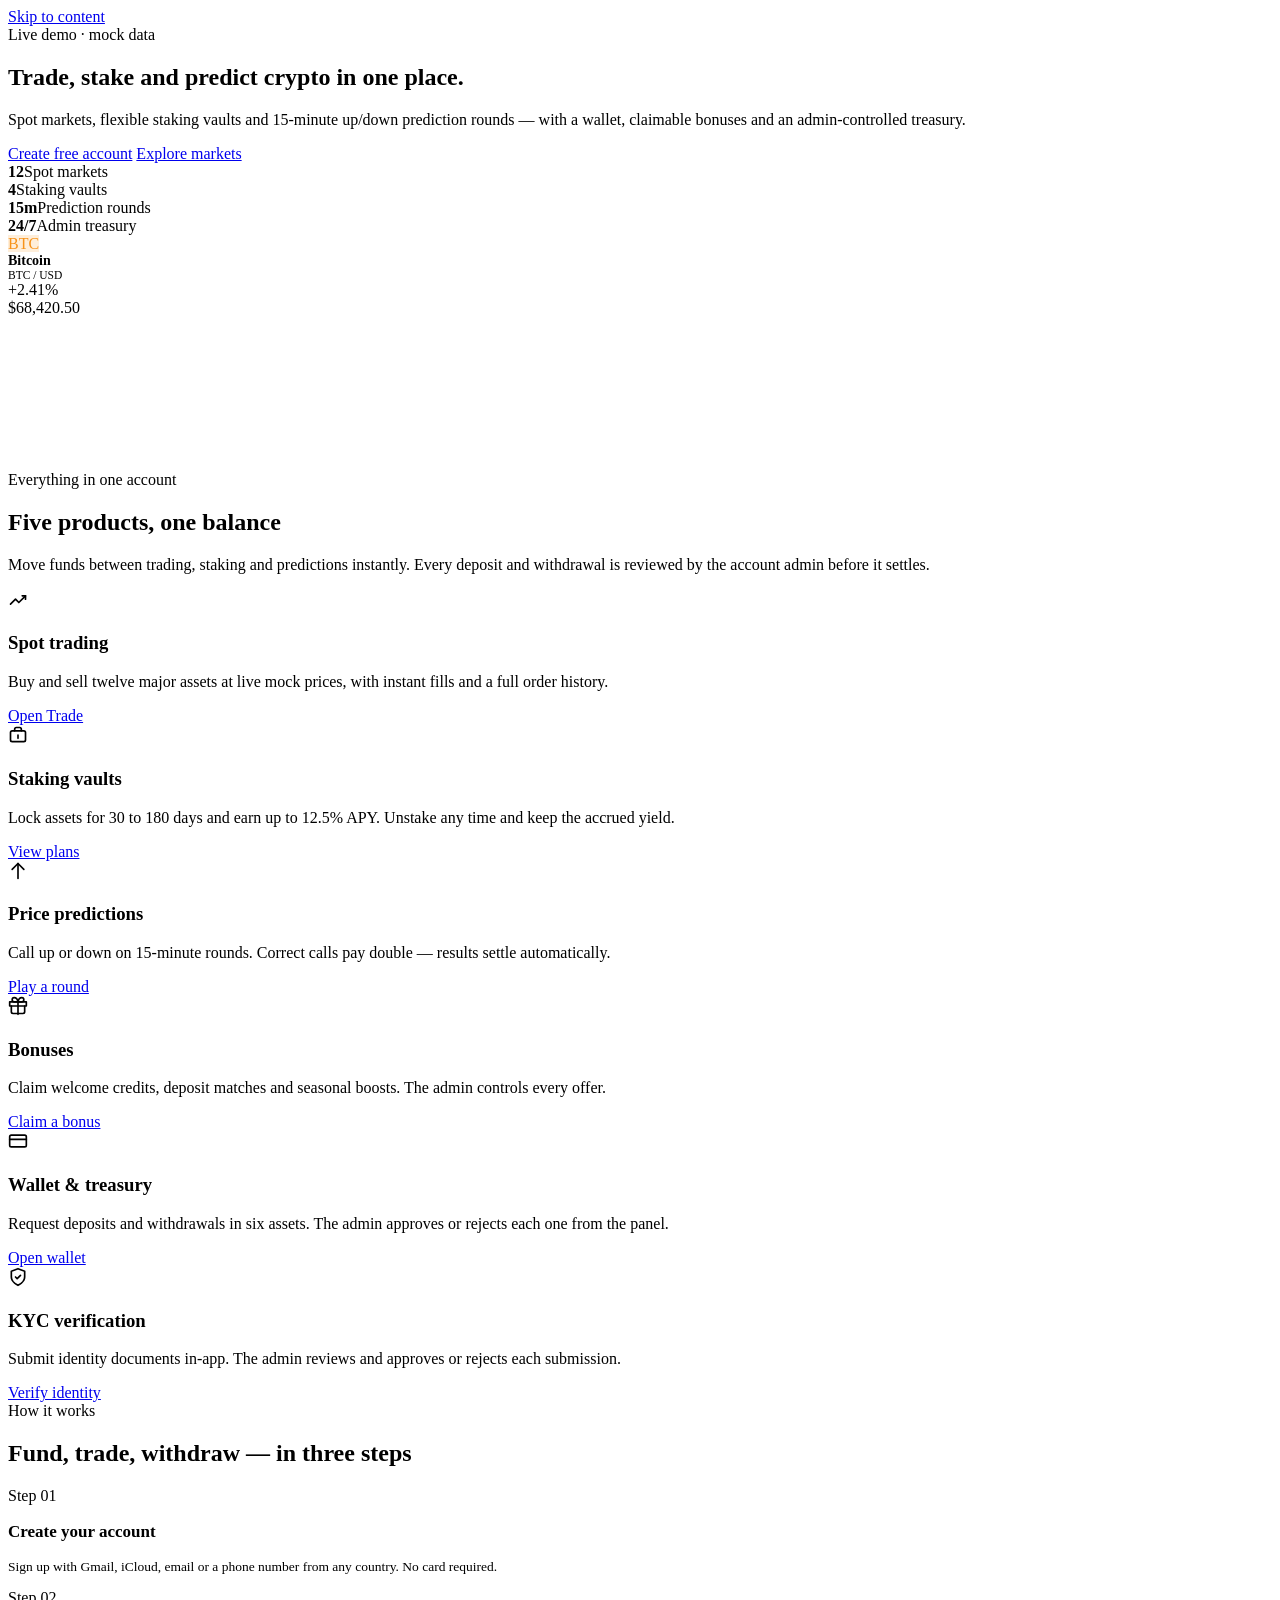
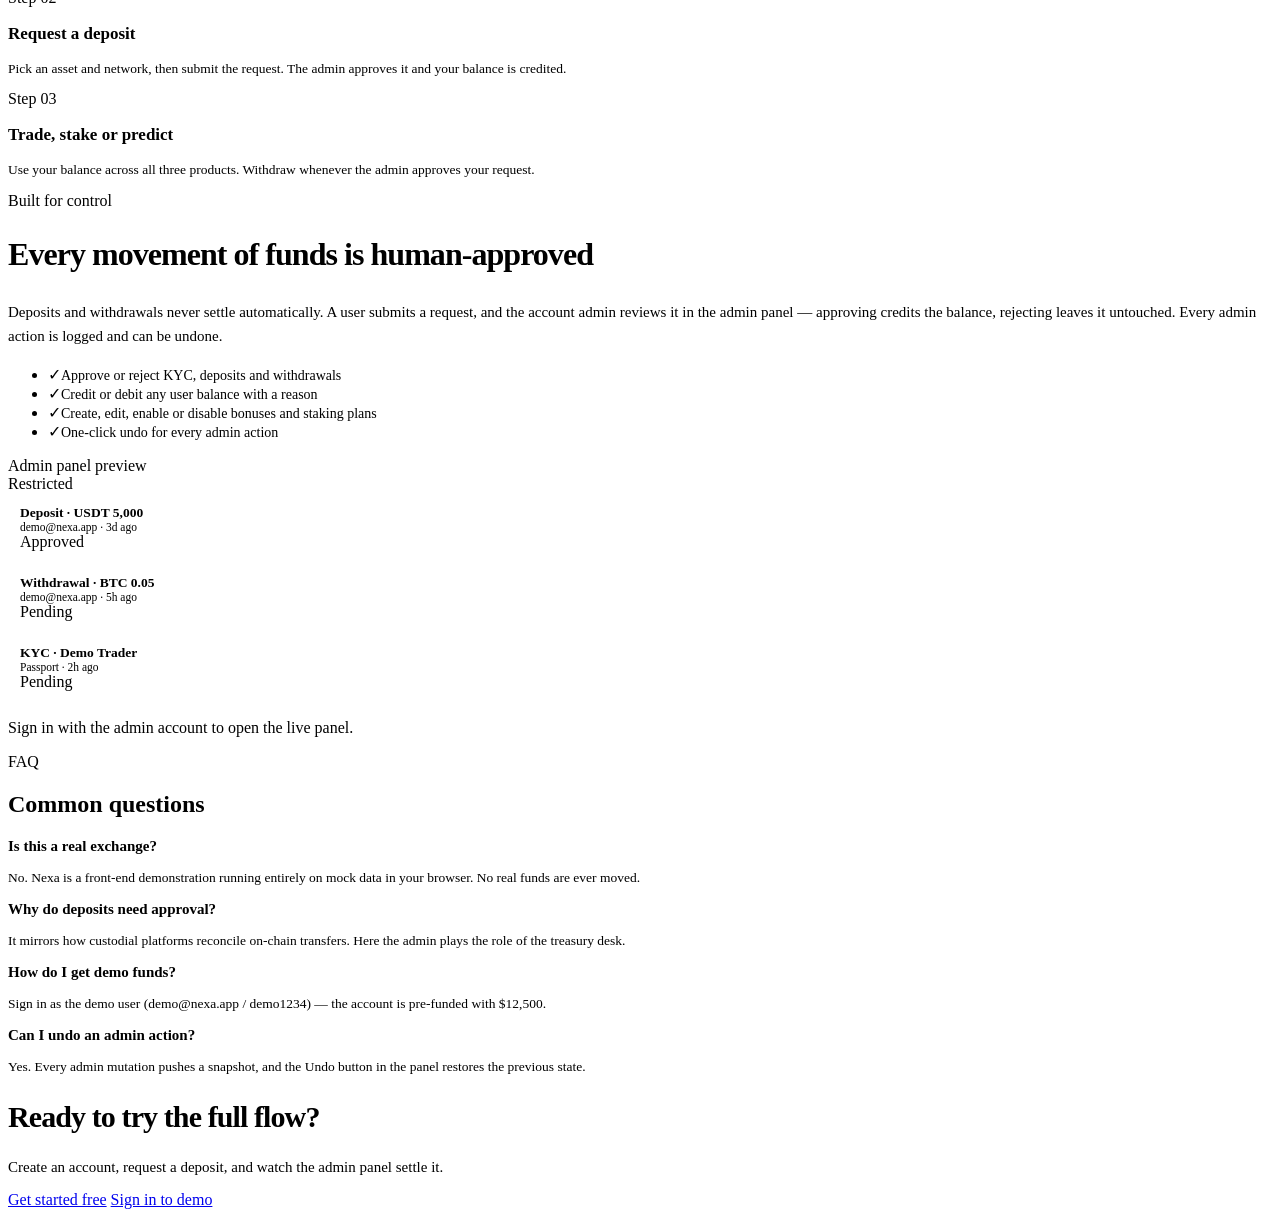
==== index.html @ 6b72ef01 "Add Nexa crypto trading, staking and prediction platform Multi-page front-end (plain HTML/CSS/JS) wi" ====
<!DOCTYPE html>
<html lang="en">
<head>
  <meta charset="UTF-8" />
  <meta name="viewport" content="width=device-width, initial-scale=1.0" />
  <title>Nexa — Trade, stake and predict crypto</title>
  <meta name="description" content="Nexa is a crypto platform for spot trading, staking and up/down price predictions — with a wallet, bonuses and admin-controlled deposits and withdrawals." />
  <link rel="stylesheet" href="assets/css/styles.css" />
</head>
<body>
  <a class="skip-link" href="#main">Skip to content</a>
  <header class="nav" id="nav"></header>

  <main id="main">
    <!-- ============================================================ HERO -->
    <section class="hero">
      <div class="container hero-inner">
        <div>
          <span class="badge badge-up badge-dot">Live demo · mock data</span>
          <h1 class="mt-2">Trade, stake and predict crypto <span class="accent">in one place.</span></h1>
          <p class="hero-lead">
            Spot markets, flexible staking vaults and 15-minute up/down prediction rounds —
            with a wallet, claimable bonuses and an admin-controlled treasury.
          </p>
          <div class="hero-cta">
            <a class="btn btn-primary btn-lg" href="auth.html#signup">Create free account</a>
            <a class="btn btn-outline btn-lg" href="trade.html">Explore markets</a>
          </div>
          <div class="hero-trust">
            <div><strong>12</strong><span>Spot markets</span></div>
            <div><strong>4</strong><span>Staking vaults</span></div>
            <div><strong>15m</strong><span>Prediction rounds</span></div>
            <div><strong>24/7</strong><span>Admin treasury</span></div>
          </div>
        </div>

        <div class="hero-visual">
          <div class="mock-card">
            <div class="mock-head">
              <div class="row">
                <span class="coin lg" style="background:rgba(247,147,26,.16);color:#f7931a">BTC</span>
                <div>
                  <div style="font-weight:650;font-size:14px">Bitcoin</div>
                  <div class="text-faint" style="font-size:11.5px">BTC / USD</div>
                </div>
              </div>
              <span class="badge badge-up" id="heroDelta">+2.41%</span>
            </div>
            <div class="mock-price" id="heroPrice">$68,420.50</div>
            <div class="mock-chart"><svg id="heroChart" style="width:100%;height:100%"></svg></div>
            <div class="mock-rows" id="heroRows"></div>
          </div>
        </div>
      </div>
    </section>

    <!-- ======================================================== FEATURES -->
    <section class="section" id="features">
      <div class="container">
        <div class="section-head">
          <div class="eyebrow">Everything in one account</div>
          <h2>Five products, one balance</h2>
          <p>Move funds between trading, staking and predictions instantly. Every deposit and withdrawal is reviewed by the account admin before it settles.</p>
        </div>
        <div class="grid g3">
          <article class="card card-hover feature">
            <div class="feature-icon">
              <svg width="20" height="20" viewBox="0 0 24 24" fill="none" stroke="currentColor" stroke-width="2" stroke-linecap="round" stroke-linejoin="round"><path d="M3 17l6-6 4 4 8-8"/><path d="M17 7h4v4"/></svg>
            </div>
            <h3>Spot trading</h3>
            <p>Buy and sell twelve major assets at live mock prices, with instant fills and a full order history.</p>
            <a class="btn btn-sm btn-outline mt-1" href="trade.html">Open Trade</a>
          </article>

          <article class="card card-hover feature">
            <div class="feature-icon">
              <svg width="20" height="20" viewBox="0 0 24 24" fill="none" stroke="currentColor" stroke-width="2" stroke-linecap="round" stroke-linejoin="round"><rect x="3" y="7" width="18" height="13" rx="2"/><path d="M8 7V5a2 2 0 012-2h4a2 2 0 012 2v2"/><path d="M12 12v4"/></svg>
            </div>
            <h3>Staking vaults</h3>
            <p>Lock assets for 30 to 180 days and earn up to 12.5% APY. Unstake any time and keep the accrued yield.</p>
            <a class="btn btn-sm btn-outline mt-1" href="staking.html">View plans</a>
          </article>

          <article class="card card-hover feature">
            <div class="feature-icon">
              <svg width="20" height="20" viewBox="0 0 24 24" fill="none" stroke="currentColor" stroke-width="2" stroke-linecap="round" stroke-linejoin="round"><path d="M12 3v18"/><path d="M5 10l7-7 7 7"/></svg>
            </div>
            <h3>Price predictions</h3>
            <p>Call up or down on 15-minute rounds. Correct calls pay double — results settle automatically.</p>
            <a class="btn btn-sm btn-outline mt-1" href="predictions.html">Play a round</a>
          </article>

          <article class="card card-hover feature">
            <div class="feature-icon">
              <svg width="20" height="20" viewBox="0 0 24 24" fill="none" stroke="currentColor" stroke-width="2" stroke-linecap="round" stroke-linejoin="round"><path d="M20 12v7a2 2 0 01-2 2H6a2 2 0 01-2-2v-7"/><path d="M2 7h20v5H2z"/><path d="M12 22V7"/><path d="M12 7H7.5a2.5 2.5 0 010-5C11 2 12 7 12 7z"/><path d="M12 7h4.5a2.5 2.5 0 000-5C13 2 12 7 12 7z"/></svg>
            </div>
            <h3>Bonuses</h3>
            <p>Claim welcome credits, deposit matches and seasonal boosts. The admin controls every offer.</p>
            <a class="btn btn-sm btn-outline mt-1" href="bonuses.html">Claim a bonus</a>
          </article>

          <article class="card card-hover feature">
            <div class="feature-icon">
              <svg width="20" height="20" viewBox="0 0 24 24" fill="none" stroke="currentColor" stroke-width="2" stroke-linecap="round" stroke-linejoin="round"><rect x="2" y="5" width="20" height="14" rx="2"/><path d="M2 10h20"/></svg>
            </div>
            <h3>Wallet &amp; treasury</h3>
            <p>Request deposits and withdrawals in six assets. The admin approves or rejects each one from the panel.</p>
            <a class="btn btn-sm btn-outline mt-1" href="wallet.html">Open wallet</a>
          </article>

          <article class="card card-hover feature">
            <div class="feature-icon">
              <svg width="20" height="20" viewBox="0 0 24 24" fill="none" stroke="currentColor" stroke-width="2" stroke-linecap="round" stroke-linejoin="round"><path d="M12 22s8-4 8-10V5l-8-3-8 3v7c0 6 8 10 8 10z"/><path d="M9 12l2 2 4-4"/></svg>
            </div>
            <h3>KYC verification</h3>
            <p>Submit identity documents in-app. The admin reviews and approves or rejects each submission.</p>
            <a class="btn btn-sm btn-outline mt-1" href="kyc.html">Verify identity</a>
          </article>
        </div>
      </div>
    </section>

    <!-- ========================================================== HOW IT WORKS -->
    <section class="section" style="background:var(--bg-elev);border-top:1px solid var(--border-soft);border-bottom:1px solid var(--border-soft)">
      <div class="container">
        <div class="section-head">
          <div class="eyebrow">How it works</div>
          <h2>Fund, trade, withdraw — in three steps</h2>
        </div>
        <div class="grid g3">
          <div class="card">
            <div class="stat-label">Step 01</div>
            <h3 class="mt-1" style="font-size:17px">Create your account</h3>
            <p class="text-dim mt-1" style="font-size:13.5px">Sign up with Gmail, iCloud, email or a phone number from any country. No card required.</p>
          </div>
          <div class="card">
            <div class="stat-label">Step 02</div>
            <h3 class="mt-1" style="font-size:17px">Request a deposit</h3>
            <p class="text-dim mt-1" style="font-size:13.5px">Pick an asset and network, then submit the request. The admin approves it and your balance is credited.</p>
          </div>
          <div class="card">
            <div class="stat-label">Step 03</div>
            <h3 class="mt-1" style="font-size:17px">Trade, stake or predict</h3>
            <p class="text-dim mt-1" style="font-size:13.5px">Use your balance across all three products. Withdraw whenever the admin approves your request.</p>
          </div>
        </div>
      </div>
    </section>

    <!-- ============================================================ SECURITY -->
    <section class="section" id="security">
      <div class="container">
        <div class="grid g2" style="align-items:center;gap:40px">
          <div>
            <div class="eyebrow">Built for control</div>
            <h2 style="font-size:clamp(24px,3vw,32px);letter-spacing:-.03em">Every movement of funds is human-approved</h2>
            <p class="text-dim mt-2" style="font-size:15px;line-height:1.65">
              Deposits and withdrawals never settle automatically. A user submits a request, and the
              account admin reviews it in the admin panel — approving credits the balance, rejecting
              leaves it untouched. Every admin action is logged and can be undone.
            </p>
            <ul class="stack mt-3" style="gap:12px">
              <li class="row" style="align-items:flex-start"><span class="badge badge-up">✓</span><span class="text-dim" style="font-size:14px">Approve or reject KYC, deposits and withdrawals</span></li>
              <li class="row" style="align-items:flex-start"><span class="badge badge-up">✓</span><span class="text-dim" style="font-size:14px">Credit or debit any user balance with a reason</span></li>
              <li class="row" style="align-items:flex-start"><span class="badge badge-up">✓</span><span class="text-dim" style="font-size:14px">Create, edit, enable or disable bonuses and staking plans</span></li>
              <li class="row" style="align-items:flex-start"><span class="badge badge-up">✓</span><span class="text-dim" style="font-size:14px">One-click undo for every admin action</span></li>
            </ul>
          </div>
          <div class="card card-pad-lg">
            <div class="row-between mb-2">
              <div class="card-title">Admin panel preview</div>
              <span class="badge badge-warn">Restricted</span>
            </div>
            <div class="stack" style="gap:10px">
              <div class="row-between" style="padding:12px;background:var(--bg-elev);border-radius:9px">
                <div><div style="font-size:13.5px;font-weight:600">Deposit · USDT 5,000</div><div class="text-faint" style="font-size:11.5px">demo@nexa.app · 3d ago</div></div>
                <span class="badge badge-up">Approved</span>
              </div>
              <div class="row-between" style="padding:12px;background:var(--bg-elev);border-radius:9px">
                <div><div style="font-size:13.5px;font-weight:600">Withdrawal · BTC 0.05</div><div class="text-faint" style="font-size:11.5px">demo@nexa.app · 5h ago</div></div>
                <span class="badge badge-warn">Pending</span>
              </div>
              <div class="row-between" style="padding:12px;background:var(--bg-elev);border-radius:9px">
                <div><div style="font-size:13.5px;font-weight:600">KYC · Demo Trader</div><div class="text-faint" style="font-size:11.5px">Passport · 2h ago</div></div>
                <span class="badge badge-warn">Pending</span>
              </div>
            </div>
            <p class="hint mt-2">Sign in with the admin account to open the live panel.</p>
          </div>
        </div>
      </div>
    </section>

    <!-- ================================================================ FAQ -->
    <section class="section" id="faq" style="background:var(--bg-elev);border-top:1px solid var(--border-soft)">
      <div class="container">
        <div class="section-head"><div class="eyebrow">FAQ</div><h2>Common questions</h2></div>
        <div class="grid g2">
          <div class="card"><h3 style="font-size:15px">Is this a real exchange?</h3><p class="text-dim mt-1" style="font-size:13.5px">No. Nexa is a front-end demonstration running entirely on mock data in your browser. No real funds are ever moved.</p></div>
          <div class="card"><h3 style="font-size:15px">Why do deposits need approval?</h3><p class="text-dim mt-1" style="font-size:13.5px">It mirrors how custodial platforms reconcile on-chain transfers. Here the admin plays the role of the treasury desk.</p></div>
          <div class="card"><h3 style="font-size:15px">How do I get demo funds?</h3><p class="text-dim mt-1" style="font-size:13.5px">Sign in as the demo user (demo@nexa.app / demo1234) — the account is pre-funded with $12,500.</p></div>
          <div class="card"><h3 style="font-size:15px">Can I undo an admin action?</h3><p class="text-dim mt-1" style="font-size:13.5px">Yes. Every admin mutation pushes a snapshot, and the Undo button in the panel restores the previous state.</p></div>
        </div>
      </div>
    </section>

    <!-- ================================================================ CTA -->
    <section class="section">
      <div class="container">
        <div class="card card-pad-lg center" style="background:var(--surface-2);border-color:var(--surface-3)">
          <h2 style="font-size:clamp(22px,3vw,30px);letter-spacing:-.03em">Ready to try the full flow?</h2>
          <p class="text-dim mt-1" style="font-size:15px">Create an account, request a deposit, and watch the admin panel settle it.</p>
          <div class="row mt-3" style="justify-content:center;flex-wrap:wrap">
            <a class="btn btn-primary btn-lg" href="auth.html#signup">Get started free</a>
            <a class="btn btn-outline btn-lg" href="auth.html">Sign in to demo</a>
          </div>
        </div>
      </div>
    </section>
  </main>

  <footer class="footer" id="footer"></footer>

  <script src="assets/js/config.js"></script>
  <script src="assets/js/countries.js"></script>
  <script src="assets/js/store.js"></script>
  <script src="assets/js/app.js"></script>
  <script>
    (function () {
      var markets = Store.markets();
      var btc = markets.find(function (m) { return m.symbol === 'BTC'; });
      if (btc) {
        document.getElementById('heroPrice').textContent = UI.price(btc.price);
        var d = document.getElementById('heroDelta');
        d.textContent = UI.pct(btc.change24h);
        d.className = 'badge ' + (btc.change24h >= 0 ? 'badge-up' : 'badge-down');
        UI.drawChart(document.getElementById('heroChart'), btc.series, { height: 120 });
      }
      var rows = markets.slice(0, 4).map(function (m) {
        return '<div class="mock-row">' +
          '<span class="sym"><span class="coin sm">' + m.symbol + '</span>' + m.name + '</span>' +
          '<span class="mono">' + UI.price(m.price) + '</span>' +
          '<span class="' + (m.change24h >= 0 ? 'text-up' : 'text-down') + '" style="font-size:12px;font-weight:600;min-width:56px;text-align:right">' + UI.pct(m.change24h) + '</span>' +
        '</div>';
      }).join('');
      document.getElementById('heroRows').innerHTML = rows;
    })();
  </script>
</body>
</html>
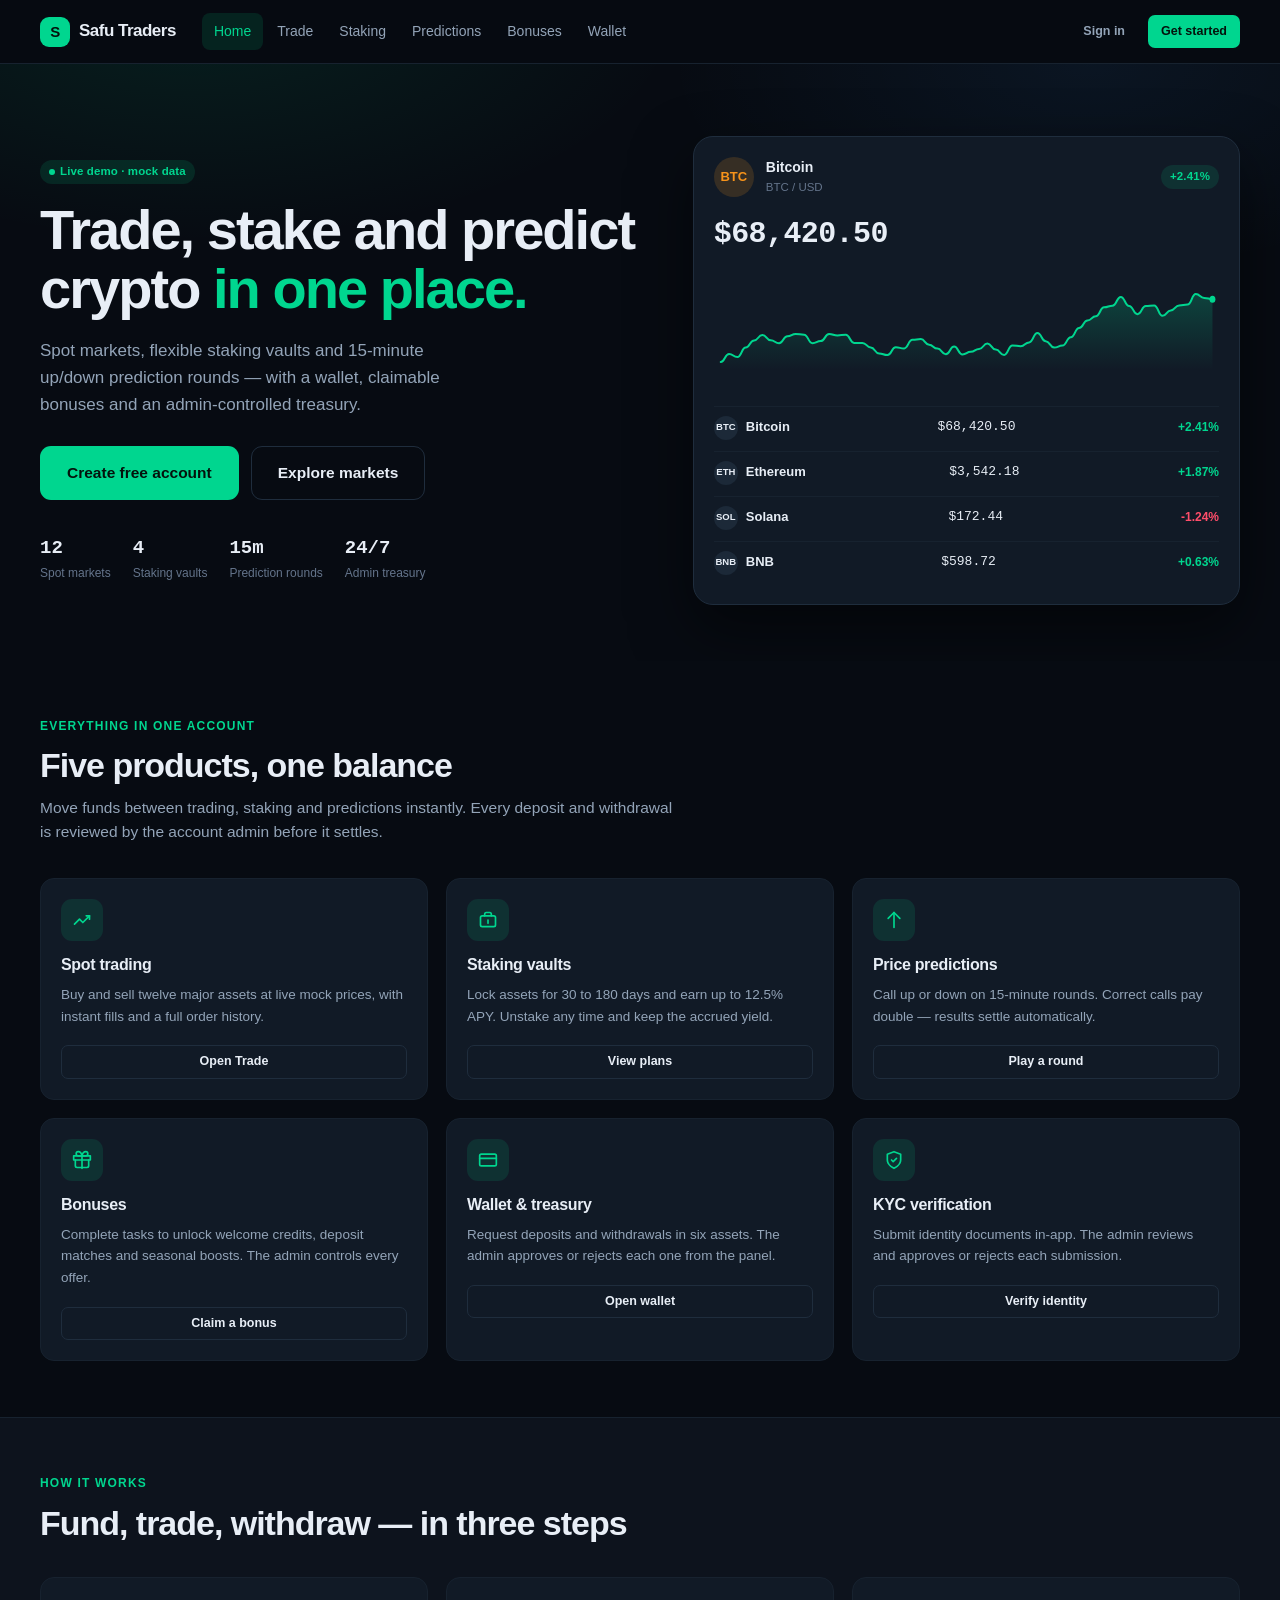
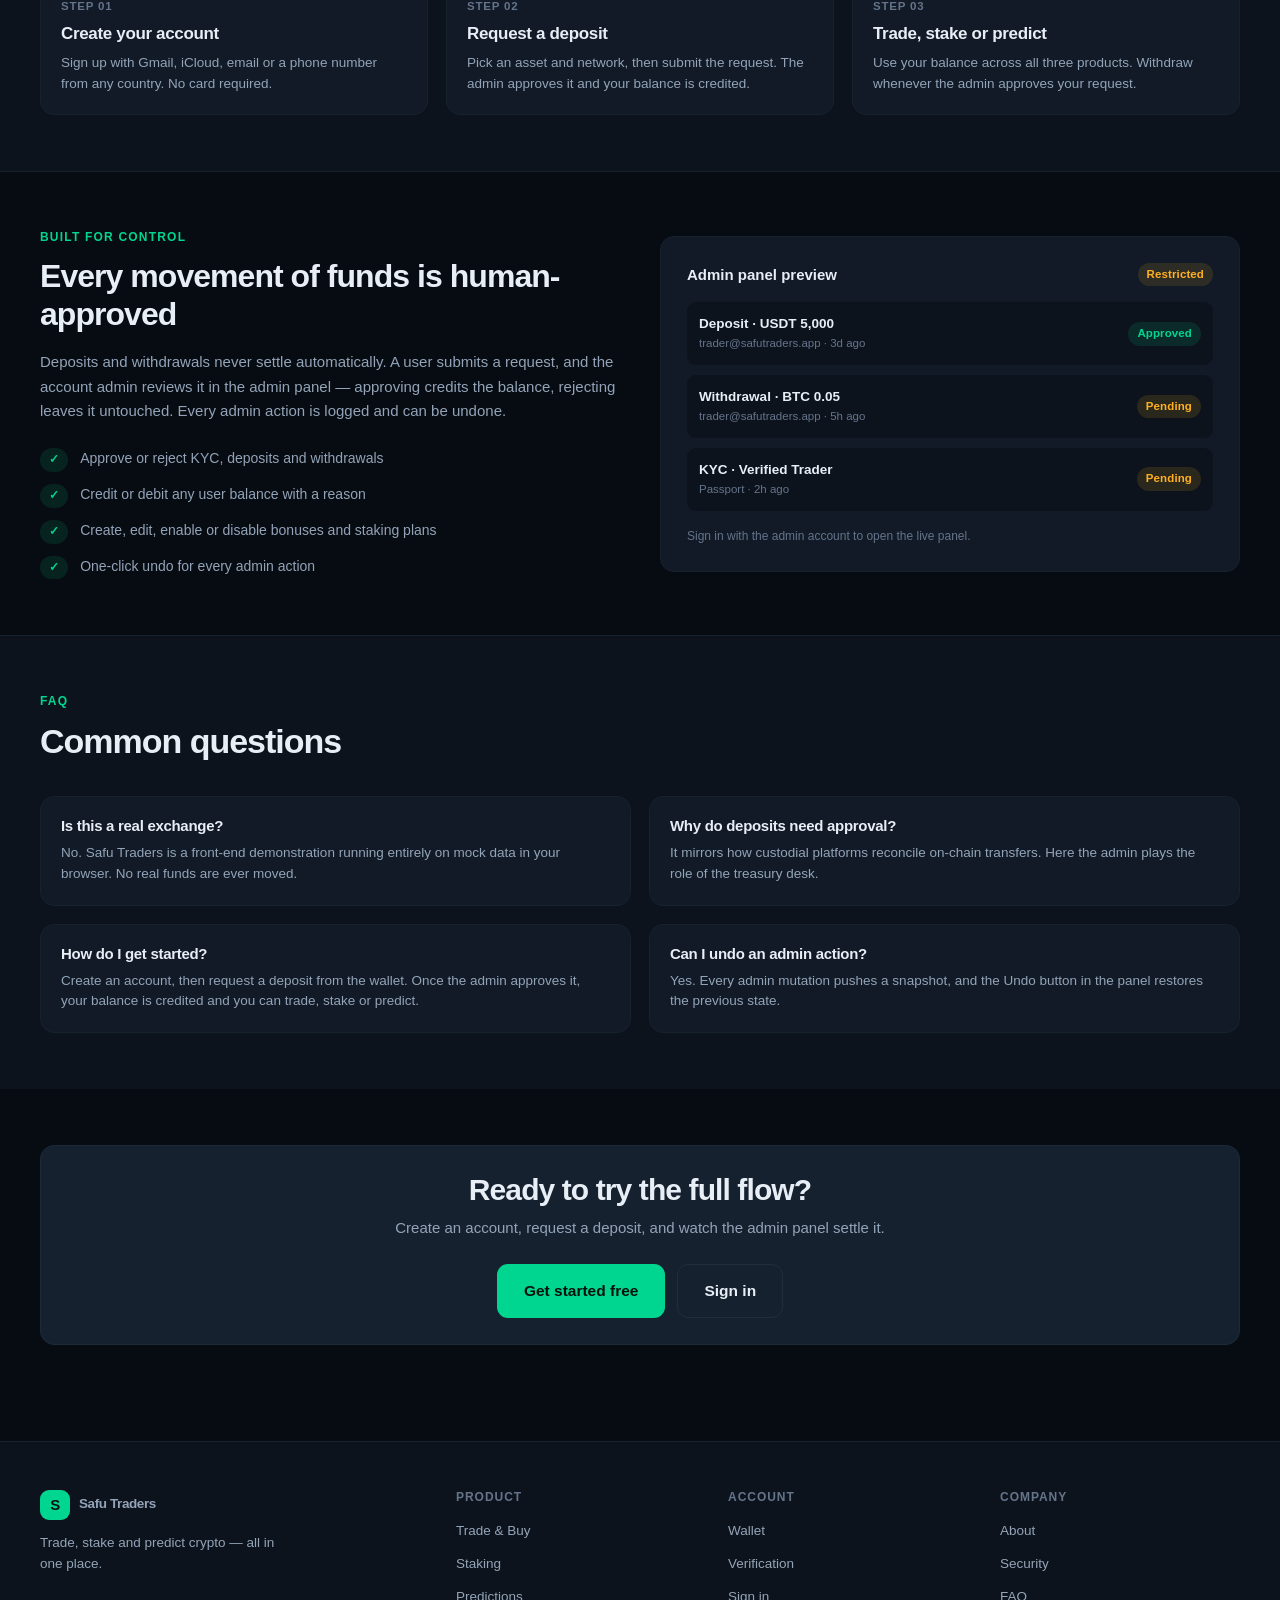
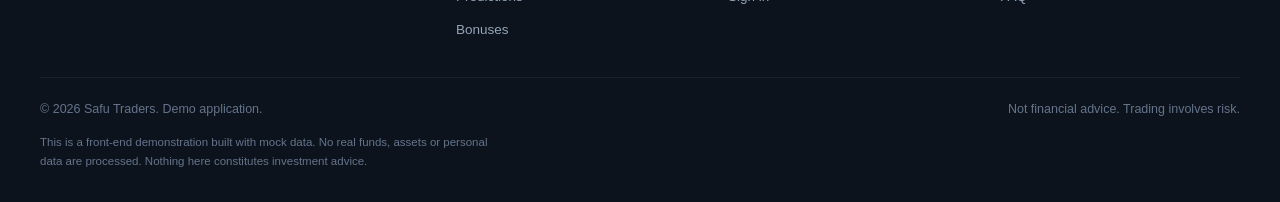
==== commit 83afd452: "feat: rebrand home page to Safu Traders, remove demo-account references" ====
--- a/index.html
+++ b/index.html
@@ -3,8 +3,8 @@
 <head>
   <meta charset="UTF-8" />
   <meta name="viewport" content="width=device-width, initial-scale=1.0" />
-  <title>Nexa — Trade, stake and predict crypto</title>
-  <meta name="description" content="Nexa is a crypto platform for spot trading, staking and up/down price predictions — with a wallet, bonuses and admin-controlled deposits and withdrawals." />
+  <title>Safu Traders — Trade, stake and predict crypto</title>
+  <meta name="description" content="Safu Traders is a crypto platform for spot trading, staking and up/down price predictions — with a wallet, bonuses and admin-controlled deposits and withdrawals." />
   <link rel="stylesheet" href="assets/css/styles.css" />
 </head>
 <body>
@@ -95,7 +95,7 @@
               <svg width="20" height="20" viewBox="0 0 24 24" fill="none" stroke="currentColor" stroke-width="2" stroke-linecap="round" stroke-linejoin="round"><path d="M20 12v7a2 2 0 01-2 2H6a2 2 0 01-2-2v-7"/><path d="M2 7h20v5H2z"/><path d="M12 22V7"/><path d="M12 7H7.5a2.5 2.5 0 010-5C11 2 12 7 12 7z"/><path d="M12 7h4.5a2.5 2.5 0 000-5C13 2 12 7 12 7z"/></svg>
             </div>
             <h3>Bonuses</h3>
-            <p>Claim welcome credits, deposit matches and seasonal boosts. The admin controls every offer.</p>
+            <p>Complete tasks to unlock welcome credits, deposit matches and seasonal boosts. The admin controls every offer.</p>
             <a class="btn btn-sm btn-outline mt-1" href="bonuses.html">Claim a bonus</a>
           </article>
 
@@ -173,15 +173,15 @@
             </div>
             <div class="stack" style="gap:10px">
               <div class="row-between" style="padding:12px;background:var(--bg-elev);border-radius:9px">
-                <div><div style="font-size:13.5px;font-weight:600">Deposit · USDT 5,000</div><div class="text-faint" style="font-size:11.5px">demo@nexa.app · 3d ago</div></div>
+                <div><div style="font-size:13.5px;font-weight:600">Deposit · USDT 5,000</div><div class="text-faint" style="font-size:11.5px">trader@safutraders.app · 3d ago</div></div>
                 <span class="badge badge-up">Approved</span>
               </div>
               <div class="row-between" style="padding:12px;background:var(--bg-elev);border-radius:9px">
-                <div><div style="font-size:13.5px;font-weight:600">Withdrawal · BTC 0.05</div><div class="text-faint" style="font-size:11.5px">demo@nexa.app · 5h ago</div></div>
+                <div><div style="font-size:13.5px;font-weight:600">Withdrawal · BTC 0.05</div><div class="text-faint" style="font-size:11.5px">trader@safutraders.app · 5h ago</div></div>
                 <span class="badge badge-warn">Pending</span>
               </div>
               <div class="row-between" style="padding:12px;background:var(--bg-elev);border-radius:9px">
-                <div><div style="font-size:13.5px;font-weight:600">KYC · Demo Trader</div><div class="text-faint" style="font-size:11.5px">Passport · 2h ago</div></div>
+                <div><div style="font-size:13.5px;font-weight:600">KYC · Verified Trader</div><div class="text-faint" style="font-size:11.5px">Passport · 2h ago</div></div>
                 <span class="badge badge-warn">Pending</span>
               </div>
             </div>
@@ -196,9 +196,9 @@
       <div class="container">
         <div class="section-head"><div class="eyebrow">FAQ</div><h2>Common questions</h2></div>
         <div class="grid g2">
-          <div class="card"><h3 style="font-size:15px">Is this a real exchange?</h3><p class="text-dim mt-1" style="font-size:13.5px">No. Nexa is a front-end demonstration running entirely on mock data in your browser. No real funds are ever moved.</p></div>
+          <div class="card"><h3 style="font-size:15px">Is this a real exchange?</h3><p class="text-dim mt-1" style="font-size:13.5px">No. Safu Traders is a front-end demonstration running entirely on mock data in your browser. No real funds are ever moved.</p></div>
           <div class="card"><h3 style="font-size:15px">Why do deposits need approval?</h3><p class="text-dim mt-1" style="font-size:13.5px">It mirrors how custodial platforms reconcile on-chain transfers. Here the admin plays the role of the treasury desk.</p></div>
-          <div class="card"><h3 style="font-size:15px">How do I get demo funds?</h3><p class="text-dim mt-1" style="font-size:13.5px">Sign in as the demo user (demo@nexa.app / demo1234) — the account is pre-funded with $12,500.</p></div>
+          <div class="card"><h3 style="font-size:15px">How do I get started?</h3><p class="text-dim mt-1" style="font-size:13.5px">Create an account, then request a deposit from the wallet. Once the admin approves it, your balance is credited and you can trade, stake or predict.</p></div>
           <div class="card"><h3 style="font-size:15px">Can I undo an admin action?</h3><p class="text-dim mt-1" style="font-size:13.5px">Yes. Every admin mutation pushes a snapshot, and the Undo button in the panel restores the previous state.</p></div>
         </div>
       </div>
@@ -212,7 +212,7 @@
           <p class="text-dim mt-1" style="font-size:15px">Create an account, request a deposit, and watch the admin panel settle it.</p>
           <div class="row mt-3" style="justify-content:center;flex-wrap:wrap">
             <a class="btn btn-primary btn-lg" href="auth.html#signup">Get started free</a>
-            <a class="btn btn-outline btn-lg" href="auth.html">Sign in to demo</a>
+            <a class="btn btn-outline btn-lg" href="auth.html">Sign in</a>
           </div>
         </div>
       </div>
--- a/assets/css/styles.css
+++ b/assets/css/styles.css
@@ -0,0 +1,586 @@
+/* ==========================================================================
+   Nexa — design system
+   Dark crypto / fintech. Solid colours, sharp accents, no gradient soup.
+   ========================================================================== */
+
+/* ------------------------------------------------------------- tokens */
+:root {
+  --bg:            #070b12;
+  --bg-elev:       #0d131d;
+  --surface:       #111a26;
+  --surface-2:     #16212f;
+  --surface-3:     #1c2938;
+  --border:        #1f2d3d;
+  --border-soft:   #17222f;
+
+  --text:          #e8eef6;
+  --text-dim:      #93a4b8;
+  --text-faint:    #64748b;
+
+  --accent:        #00d68f;
+  --accent-dim:    #00a86f;
+  --accent-soft:   rgba(0, 214, 143, 0.12);
+  --up:            #00d68f;
+  --down:          #ff4d6a;
+  --down-soft:     rgba(255, 77, 106, 0.12);
+  --warn:          #ffb020;
+  --warn-soft:     rgba(255, 176, 32, 0.12);
+  --info:          #3b9eff;
+  --info-soft:     rgba(59, 158, 255, 0.12);
+
+  --radius:        14px;
+  --radius-sm:     9px;
+  --radius-lg:     20px;
+
+  --shadow:        0 1px 2px rgba(0,0,0,.4), 0 8px 24px rgba(0,0,0,.28);
+  --shadow-lg:     0 24px 60px rgba(0,0,0,.5);
+
+  --font: 'Inter', -apple-system, BlinkMacSystemFont, 'Segoe UI', Roboto, Helvetica, Arial, sans-serif;
+  --mono: 'SF Mono', ui-monospace, 'JetBrains Mono', Menlo, Consolas, monospace;
+
+  --nav-h: 64px;
+  --maxw: 1240px;
+}
+
+/* ------------------------------------------------------------- reset */
+*, *::before, *::after { box-sizing: border-box; }
+html { -webkit-text-size-adjust: 100%; scroll-behavior: smooth; }
+body {
+  margin: 0;
+  font-family: var(--font);
+  background: var(--bg);
+  color: var(--text);
+  font-size: 15px;
+  line-height: 1.55;
+  -webkit-font-smoothing: antialiased;
+  min-height: 100vh;
+}
+img, svg { display: block; max-width: 100%; }
+a { color: inherit; text-decoration: none; }
+button, input, select, textarea { font: inherit; color: inherit; }
+h1, h2, h3, h4 { margin: 0; line-height: 1.2; letter-spacing: -0.02em; font-weight: 650; }
+p { margin: 0; }
+ul { margin: 0; padding: 0; list-style: none; }
+table { border-collapse: collapse; width: 100%; }
+
+:focus-visible {
+  outline: 2px solid var(--accent);
+  outline-offset: 2px;
+  border-radius: 4px;
+}
+
+.skip-link {
+  position: absolute; left: -9999px; top: 0; z-index: 999;
+  background: var(--accent); color: #04120c; padding: 10px 16px;
+  border-radius: 0 0 8px 0; font-weight: 600;
+}
+.skip-link:focus { left: 0; }
+
+/* ------------------------------------------------------------- layout */
+.container { width: 100%; max-width: var(--maxw); margin: 0 auto; padding: 0 20px; }
+.page { padding: 32px 0 72px; }
+.stack { display: flex; flex-direction: column; gap: 20px; }
+.row { display: flex; align-items: center; gap: 12px; }
+.row-between { display: flex; align-items: center; justify-content: space-between; gap: 16px; flex-wrap: wrap; }
+.grid { display: grid; gap: 18px; }
+.g2 { grid-template-columns: repeat(2, minmax(0,1fr)); }
+.g3 { grid-template-columns: repeat(3, minmax(0,1fr)); }
+.g4 { grid-template-columns: repeat(4, minmax(0,1fr)); }
+.spacer { flex: 1; }
+.mt-0 { margin-top: 0; } .mt-1 { margin-top: 8px; } .mt-2 { margin-top: 16px; } .mt-3 { margin-top: 24px; }
+.mb-1 { margin-bottom: 8px; } .mb-2 { margin-bottom: 16px; } .mb-3 { margin-bottom: 24px; }
+.text-dim { color: var(--text-dim); }
+.text-faint { color: var(--text-faint); }
+.text-up { color: var(--up); }
+.text-down { color: var(--down); }
+.text-warn { color: var(--warn); }
+.mono { font-family: var(--mono); font-variant-numeric: tabular-nums; }
+.center { text-align: center; }
+.hidden { display: none !important; }
+.nowrap { white-space: nowrap; }
+
+/* ------------------------------------------------------------- navbar */
+.nav {
+  position: sticky; top: 0; z-index: 100;
+  height: var(--nav-h);
+  background: rgba(7, 11, 18, 0.88);
+  backdrop-filter: blur(14px);
+  -webkit-backdrop-filter: blur(14px);
+  border-bottom: 1px solid var(--border-soft);
+}
+.nav-inner { height: 100%; display: flex; align-items: center; gap: 8px; }
+.brand { display: flex; align-items: center; gap: 9px; font-weight: 700; font-size: 17px; letter-spacing: -0.03em; flex-shrink: 0; }
+.brand-mark {
+  width: 30px; height: 30px; border-radius: 9px;
+  background: var(--accent); color: #04120c;
+  display: grid; place-items: center; font-weight: 800; font-size: 15px;
+}
+.nav-links { display: flex; align-items: center; gap: 2px; margin-left: 18px; }
+.nav-link {
+  padding: 8px 12px; border-radius: 8px; font-size: 14px; font-weight: 500;
+  color: var(--text-dim); transition: color .15s, background .15s; white-space: nowrap;
+}
+.nav-link:hover { color: var(--text); background: var(--surface); }
+.nav-link.active { color: var(--accent); background: var(--accent-soft); }
+.nav-right { margin-left: auto; display: flex; align-items: center; gap: 10px; }
+.nav-balance {
+  display: flex; flex-direction: column; align-items: flex-end; line-height: 1.15;
+  padding: 4px 12px; border-left: 1px solid var(--border); margin-right: 2px;
+}
+.nav-balance small { font-size: 10px; text-transform: uppercase; letter-spacing: .08em; color: var(--text-faint); }
+.nav-balance strong { font-size: 14px; font-family: var(--mono); }
+.nav-toggle {
+  display: none; width: 40px; height: 40px; border: 1px solid var(--border);
+  background: var(--surface); border-radius: 9px; cursor: pointer;
+  flex-direction: column; align-items: center; justify-content: center; gap: 4px;
+}
+.nav-toggle span { display: block; width: 17px; height: 2px; background: var(--text); border-radius: 2px; transition: transform .2s, opacity .2s; }
+.nav-toggle[aria-expanded="true"] span:nth-child(1) { transform: translateY(6px) rotate(45deg); }
+.nav-toggle[aria-expanded="true"] span:nth-child(2) { opacity: 0; }
+.nav-toggle[aria-expanded="true"] span:nth-child(3) { transform: translateY(-6px) rotate(-45deg); }
+
+/* ------------------------------------------------------------- buttons */
+.btn {
+  display: inline-flex; align-items: center; justify-content: center; gap: 8px;
+  padding: 10px 18px; border-radius: var(--radius-sm);
+  border: 1px solid transparent; background: var(--surface-2); color: var(--text);
+  font-size: 14px; font-weight: 600; cursor: pointer; white-space: nowrap;
+  transition: background .15s, border-color .15s, transform .08s, opacity .15s;
+}
+.btn:hover { background: var(--surface-3); }
+.btn:active { transform: translateY(1px); }
+.btn:disabled { opacity: .45; cursor: not-allowed; transform: none; }
+.btn-primary { background: var(--accent); color: #04120c; }
+.btn-primary:hover { background: #00e89b; }
+.btn-outline { background: transparent; border-color: var(--border); color: var(--text); }
+.btn-outline:hover { background: var(--surface); border-color: var(--surface-3); }
+.btn-danger { background: var(--down-soft); color: var(--down); border-color: rgba(255,77,106,.3); }
+.btn-danger:hover { background: rgba(255,77,106,.2); }
+.btn-warn { background: var(--warn-soft); color: var(--warn); border-color: rgba(255,176,32,.3); }
+.btn-warn:hover { background: rgba(255,176,32,.2); }
+.btn-ghost { background: transparent; color: var(--text-dim); }
+.btn-ghost:hover { background: var(--surface); color: var(--text); }
+.btn-sm { padding: 6px 12px; font-size: 12.5px; border-radius: 7px; }
+.btn-lg { padding: 14px 26px; font-size: 15.5px; border-radius: 11px; }
+.btn-block { width: 100%; }
+.btn-icon { padding: 8px; width: 34px; height: 34px; }
+
+/* ------------------------------------------------------------- cards */
+.card {
+  background: var(--surface);
+  border: 1px solid var(--border-soft);
+  border-radius: var(--radius);
+  padding: 20px;
+}
+.card-pad-lg { padding: 26px; }
+.card-head { display: flex; align-items: center; justify-content: space-between; gap: 12px; margin-bottom: 16px; flex-wrap: wrap; }
+.card-title { font-size: 15px; font-weight: 650; }
+.card-sub { font-size: 12.5px; color: var(--text-faint); margin-top: 2px; }
+.card-hover { transition: border-color .15s, transform .15s; }
+.card-hover:hover { border-color: var(--surface-3); transform: translateY(-2px); }
+
+/* ------------------------------------------------------------- forms */
+.field { display: flex; flex-direction: column; gap: 6px; }
+.field label { font-size: 12.5px; font-weight: 600; color: var(--text-dim); }
+.input, .select, .textarea {
+  width: 100%; padding: 11px 13px;
+  background: var(--bg-elev); border: 1px solid var(--border);
+  border-radius: var(--radius-sm); color: var(--text); font-size: 14px;
+  transition: border-color .15s, background .15s;
+}
+.input::placeholder, .textarea::placeholder { color: var(--text-faint); }
+.input:focus, .select:focus, .textarea:focus {
+  outline: none; border-color: var(--accent); background: var(--surface);
+}
+.textarea { resize: vertical; min-height: 84px; }
+.select { appearance: none; cursor: pointer;
+  background-image: url("data:image/svg+xml,%3Csvg xmlns='http://www.w3.org/2000/svg' width='12' height='12' viewBox='0 0 12 12'%3E%3Cpath fill='%2393a4b8' d='M6 8.5L1.5 4h9z'/%3E%3C/svg%3E");
+  background-repeat: no-repeat; background-position: right 13px center; padding-right: 34px;
+}
+.input-group { display: flex; gap: 8px; }
+.input-group .input { flex: 1; }
+.hint { font-size: 12px; color: var(--text-faint); }
+.error-text { font-size: 12.5px; color: var(--down); min-height: 18px; }
+.form-grid { display: grid; gap: 16px; grid-template-columns: repeat(2, minmax(0,1fr)); }
+.form-grid .full { grid-column: 1 / -1; }
+
+/* segmented control */
+.segmented { display: inline-flex; background: var(--bg-elev); border: 1px solid var(--border); border-radius: 10px; padding: 3px; gap: 3px; }
+.segmented button {
+  padding: 8px 18px; border: none; background: transparent; color: var(--text-dim);
+  border-radius: 7px; font-size: 13.5px; font-weight: 600; cursor: pointer; transition: all .15s;
+}
+.segmented button.active { background: var(--surface-3); color: var(--text); }
+.segmented button.active.buy { background: var(--accent-soft); color: var(--accent); }
+.segmented button.active.sell { background: var(--down-soft); color: var(--down); }
+
+/* ------------------------------------------------------------- badges */
+.badge {
+  display: inline-flex; align-items: center; gap: 5px;
+  padding: 3px 9px; border-radius: 999px;
+  font-size: 11.5px; font-weight: 600; letter-spacing: .01em;
+  background: var(--surface-3); color: var(--text-dim);
+}
+.badge-up { background: var(--accent-soft); color: var(--up); }
+.badge-down { background: var(--down-soft); color: var(--down); }
+.badge-warn { background: var(--warn-soft); color: var(--warn); }
+.badge-info { background: var(--info-soft); color: var(--info); }
+.badge-dot::before { content: ''; width: 6px; height: 6px; border-radius: 50%; background: currentColor; }
+
+/* ------------------------------------------------------------- tables */
+.table-wrap { overflow-x: auto; -webkit-overflow-scrolling: touch; }
+.table { font-size: 13.5px; }
+.table th {
+  text-align: left; font-size: 11px; text-transform: uppercase; letter-spacing: .07em;
+  color: var(--text-faint); font-weight: 600; padding: 10px 12px;
+  border-bottom: 1px solid var(--border); white-space: nowrap;
+}
+.table td { padding: 13px 12px; border-bottom: 1px solid var(--border-soft); vertical-align: middle; }
+.table tbody tr:last-child td { border-bottom: none; }
+.table tbody tr:hover { background: rgba(255,255,255,.015); }
+.table .num { text-align: right; font-family: var(--mono); font-variant-numeric: tabular-nums; }
+.table th.num { text-align: right; }
+
+/* ------------------------------------------------------------- stats */
+.stat { display: flex; flex-direction: column; gap: 4px; }
+.stat-label { font-size: 11.5px; text-transform: uppercase; letter-spacing: .07em; color: var(--text-faint); font-weight: 600; }
+.stat-value { font-size: 24px; font-weight: 700; font-family: var(--mono); letter-spacing: -0.02em; }
+.stat-value.sm { font-size: 19px; }
+.stat-delta { font-size: 12.5px; font-weight: 600; }
+
+/* ------------------------------------------------------------- hero */
+.hero { position: relative; padding: 72px 0 56px; overflow: hidden; }
+.hero::before {
+  content: ''; position: absolute; inset: 0;
+  background:
+    radial-gradient(700px 340px at 15% -10%, rgba(0,214,143,.10), transparent 70%),
+    radial-gradient(600px 300px at 85% 0%, rgba(59,158,255,.07), transparent 70%);
+  pointer-events: none;
+}
+.hero-inner { position: relative; display: grid; grid-template-columns: 1.05fr .95fr; gap: 48px; align-items: center; }
+.hero h1 { font-size: clamp(34px, 4.6vw, 56px); font-weight: 750; letter-spacing: -0.035em; line-height: 1.06; }
+.hero h1 .accent { color: var(--accent); }
+.hero-lead { font-size: 17px; color: var(--text-dim); max-width: 46ch; margin-top: 18px; line-height: 1.6; }
+.hero-cta { display: flex; gap: 12px; margin-top: 28px; flex-wrap: wrap; }
+.hero-trust { display: flex; gap: 22px; margin-top: 34px; flex-wrap: wrap; }
+.hero-trust div { display: flex; flex-direction: column; }
+.hero-trust strong { font-size: 19px; font-family: var(--mono); }
+.hero-trust span { font-size: 12px; color: var(--text-faint); }
+
+/* hero visual: mini market card */
+.hero-visual { position: relative; }
+.mock-card {
+  background: var(--surface); border: 1px solid var(--border);
+  border-radius: var(--radius-lg); padding: 20px; box-shadow: var(--shadow-lg);
+}
+.mock-head { display: flex; align-items: center; justify-content: space-between; margin-bottom: 14px; }
+.mock-price { font-size: 30px; font-weight: 700; font-family: var(--mono); letter-spacing: -0.02em; }
+.mock-chart { height: 120px; margin: 14px 0; }
+.mock-rows { display: flex; flex-direction: column; gap: 2px; }
+.mock-row { display: flex; align-items: center; justify-content: space-between; padding: 9px 0; border-top: 1px solid var(--border-soft); font-size: 13px; }
+.mock-row .sym { display: flex; align-items: center; gap: 8px; font-weight: 600; }
+
+/* ------------------------------------------------------------- coin icon */
+.coin {
+  width: 30px; height: 30px; border-radius: 50%; flex-shrink: 0;
+  display: grid; place-items: center; font-size: 11px; font-weight: 800;
+  background: var(--surface-3); color: var(--text);
+}
+.coin.lg { width: 40px; height: 40px; font-size: 13px; }
+.coin.sm { width: 24px; height: 24px; font-size: 9.5px; }
+
+/* ------------------------------------------------------------- sections */
+.section { padding: 56px 0; }
+.section-head { max-width: 640px; margin-bottom: 34px; }
+.section-head h2 { font-size: clamp(24px, 3vw, 34px); letter-spacing: -0.03em; }
+.section-head p { color: var(--text-dim); margin-top: 10px; font-size: 15.5px; }
+.eyebrow { font-size: 12px; font-weight: 700; text-transform: uppercase; letter-spacing: .1em; color: var(--accent); margin-bottom: 10px; }
+
+.feature { display: flex; flex-direction: column; gap: 10px; }
+.feature-icon {
+  width: 42px; height: 42px; border-radius: 11px; display: grid; place-items: center;
+  background: var(--accent-soft); color: var(--accent); margin-bottom: 4px;
+}
+.feature h3 { font-size: 16px; }
+.feature p { font-size: 13.5px; color: var(--text-dim); line-height: 1.6; }
+
+/* ------------------------------------------------------------- page header */
+.page-head { padding: 30px 0 8px; }
+.page-head h1 { font-size: clamp(24px, 3.2vw, 32px); letter-spacing: -0.03em; }
+.page-head p { color: var(--text-dim); margin-top: 6px; font-size: 14.5px; }
+
+/* ------------------------------------------------------------- tabs */
+.tabs { display: flex; gap: 4px; border-bottom: 1px solid var(--border); margin-bottom: 22px; overflow-x: auto; }
+.tab {
+  padding: 11px 16px; border: none; background: none; color: var(--text-dim);
+  font-size: 14px; font-weight: 600; cursor: pointer; white-space: nowrap;
+  border-bottom: 2px solid transparent; margin-bottom: -1px; transition: color .15s, border-color .15s;
+}
+.tab:hover { color: var(--text); }
+.tab.active { color: var(--accent); border-bottom-color: var(--accent); }
+
+/* ------------------------------------------------------------- market list */
+.market-row { cursor: pointer; }
+.market-row .sym-cell { display: flex; align-items: center; gap: 11px; }
+.market-row .sym-cell strong { font-size: 13.5px; }
+.market-row .sym-cell small { display: block; font-size: 11.5px; color: var(--text-faint); }
+.spark { width: 90px; height: 30px; }
+
+/* ------------------------------------------------------------- chart */
+.chart-box { position: relative; width: 100%; height: 300px; }
+.chart-box svg { width: 100%; height: 100%; overflow: visible; }
+.chart-tip {
+  position: absolute; pointer-events: none; background: var(--surface-3);
+  border: 1px solid var(--border); border-radius: 7px; padding: 5px 9px;
+  font-size: 12px; font-family: var(--mono); transform: translate(-50%, -130%);
+  white-space: nowrap; opacity: 0; transition: opacity .1s; z-index: 5;
+}
+
+/* ------------------------------------------------------------- plan cards */
+.plan { position: relative; display: flex; flex-direction: column; gap: 14px; }
+.plan-apy { font-size: 34px; font-weight: 750; font-family: var(--mono); color: var(--accent); letter-spacing: -0.03em; line-height: 1; }
+.plan-apy small { font-size: 14px; color: var(--text-dim); font-weight: 600; }
+.plan-meta { display: flex; flex-direction: column; gap: 8px; font-size: 13px; }
+.plan-meta div { display: flex; justify-content: space-between; }
+.plan-meta span:first-child { color: var(--text-faint); }
+.plan-meta span:last-child { font-weight: 600; font-family: var(--mono); }
+
+/* ------------------------------------------------------------- prediction */
+.round-card { display: flex; flex-direction: column; gap: 16px; }
+.round-timer { font-family: var(--mono); font-size: 22px; font-weight: 700; letter-spacing: -0.01em; }
+.dir-btns { display: grid; grid-template-columns: 1fr 1fr; gap: 10px; }
+.dir-btn {
+  padding: 16px; border-radius: 11px; border: 1px solid var(--border);
+  background: var(--bg-elev); cursor: pointer; text-align: center;
+  transition: all .15s; display: flex; flex-direction: column; gap: 3px; align-items: center;
+}
+.dir-btn strong { font-size: 15px; }
+.dir-btn small { font-size: 11.5px; color: var(--text-faint); }
+.dir-btn.up:hover, .dir-btn.up.sel { border-color: var(--up); background: var(--accent-soft); }
+.dir-btn.down:hover, .dir-btn.down.sel { border-color: var(--down); background: var(--down-soft); }
+.dir-btn.up.sel strong { color: var(--up); }
+.dir-btn.down.sel strong { color: var(--down); }
+
+/* ------------------------------------------------------------- bonus */
+.bonus-card { position: relative; overflow: hidden; display: flex; flex-direction: column; gap: 12px; }
+.bonus-amount { font-size: 30px; font-weight: 750; font-family: var(--mono); color: var(--accent); letter-spacing: -0.03em; }
+.bonus-code {
+  font-family: var(--mono); font-size: 12.5px; padding: 5px 10px; border-radius: 6px;
+  background: var(--bg-elev); border: 1px dashed var(--border); display: inline-block; letter-spacing: .06em;
+}
+.bonus-card.claimed { opacity: .6; }
+
+/* ------------------------------------------------------------- wallet */
+.wallet-actions { display: grid; grid-template-columns: 1fr 1fr; gap: 14px; }
+.wallet-btn {
+  padding: 22px; border-radius: var(--radius); border: 1px solid var(--border);
+  background: var(--surface); cursor: pointer; text-align: left;
+  display: flex; flex-direction: column; gap: 6px; transition: all .15s;
+}
+.wallet-btn:hover { border-color: var(--accent); background: var(--surface-2); }
+.wallet-btn strong { font-size: 16px; }
+.wallet-btn small { font-size: 12.5px; color: var(--text-faint); }
+.wallet-btn .ico { width: 36px; height: 36px; border-radius: 10px; display: grid; place-items: center; margin-bottom: 4px; }
+.wallet-btn.dep .ico { background: var(--accent-soft); color: var(--accent); }
+.wallet-btn.wd .ico { background: var(--info-soft); color: var(--info); }
+
+/* ------------------------------------------------------------- auth */
+.auth-wrap { min-height: calc(100vh - var(--nav-h)); display: grid; grid-template-columns: 1fr 1fr; }
+.auth-aside {
+  background: var(--bg-elev); border-right: 1px solid var(--border-soft);
+  padding: 56px 48px; display: flex; flex-direction: column; justify-content: center;
+  position: relative; overflow: hidden;
+}
+.auth-aside::before {
+  content: ''; position: absolute; inset: 0;
+  background: radial-gradient(600px 400px at 20% 20%, rgba(0,214,143,.10), transparent 70%);
+}
+.auth-aside > * { position: relative; }
+.auth-main { display: flex; align-items: center; justify-content: center; padding: 40px 24px; }
+.auth-card { width: 100%; max-width: 420px; }
+.auth-card h1 { font-size: 26px; letter-spacing: -0.03em; }
+.auth-card .sub { color: var(--text-dim); font-size: 14px; margin-top: 6px; }
+.oauth-grid { display: grid; gap: 10px; margin: 22px 0; }
+.oauth-btn {
+  display: flex; align-items: center; gap: 11px; padding: 12px 16px;
+  background: var(--surface); border: 1px solid var(--border); border-radius: var(--radius-sm);
+  cursor: pointer; font-size: 14px; font-weight: 600; transition: all .15s; width: 100%; text-align: left;
+}
+.oauth-btn:hover { background: var(--surface-2); border-color: var(--surface-3); }
+.oauth-btn svg { flex-shrink: 0; }
+.divider { display: flex; align-items: center; gap: 14px; color: var(--text-faint); font-size: 12px; margin: 20px 0; }
+.divider::before, .divider::after { content: ''; flex: 1; height: 1px; background: var(--border); }
+.auth-switch { text-align: center; font-size: 13.5px; color: var(--text-dim); margin-top: 20px; }
+.auth-switch a { color: var(--accent); font-weight: 600; cursor: pointer; }
+
+/* phone input with country selector */
+.phone-input { display: flex; gap: 8px; }
+.country-select-wrap { position: relative; flex-shrink: 0; }
+.country-trigger {
+  display: flex; align-items: center; gap: 7px; padding: 11px 12px; height: 100%;
+  background: var(--bg-elev); border: 1px solid var(--border); border-radius: var(--radius-sm);
+  cursor: pointer; font-size: 14px; white-space: nowrap; min-width: 108px;
+}
+.country-trigger:hover { border-color: var(--surface-3); }
+.country-trigger .flag { font-size: 16px; line-height: 1; }
+.country-trigger .caret { color: var(--text-faint); font-size: 10px; }
+.country-panel {
+  position: absolute; top: calc(100% + 6px); left: 0; z-index: 60;
+  width: 320px; max-width: 88vw; background: var(--surface);
+  border: 1px solid var(--border); border-radius: var(--radius);
+  box-shadow: var(--shadow-lg); overflow: hidden;
+}
+.country-search { padding: 10px; border-bottom: 1px solid var(--border-soft); }
+.country-search input { width: 100%; padding: 9px 11px; background: var(--bg-elev); border: 1px solid var(--border); border-radius: 7px; font-size: 13.5px; }
+.country-list { max-height: 280px; overflow-y: auto; }
+.country-item {
+  display: flex; align-items: center; gap: 10px; padding: 9px 12px;
+  cursor: pointer; font-size: 13.5px; border: none; background: none; width: 100%; text-align: left;
+}
+.country-item:hover, .country-item.hl { background: var(--surface-2); }
+.country-item .flag { font-size: 16px; }
+.country-item .dial { margin-left: auto; color: var(--text-faint); font-family: var(--mono); font-size: 12.5px; }
+.country-empty { padding: 18px; text-align: center; color: var(--text-faint); font-size: 13px; }
+
+/* ------------------------------------------------------------- admin */
+.admin-shell { display: grid; grid-template-columns: 232px 1fr; gap: 24px; align-items: start; }
+.admin-side {
+  position: sticky; top: calc(var(--nav-h) + 20px);
+  background: var(--surface); border: 1px solid var(--border-soft);
+  border-radius: var(--radius); padding: 10px; display: flex; flex-direction: column; gap: 2px;
+}
+.admin-side button {
+  display: flex; align-items: center; gap: 10px; padding: 10px 12px;
+  border: none; background: none; color: var(--text-dim); border-radius: 8px;
+  font-size: 13.5px; font-weight: 600; cursor: pointer; text-align: left; width: 100%;
+  transition: all .15s;
+}
+.admin-side button:hover { background: var(--surface-2); color: var(--text); }
+.admin-side button.active { background: var(--accent-soft); color: var(--accent); }
+.admin-side .count {
+  margin-left: auto; background: var(--surface-3); color: var(--text-dim);
+  font-size: 11px; padding: 1px 7px; border-radius: 999px; font-family: var(--mono);
+}
+.admin-side button.active .count { background: rgba(0,214,143,.2); color: var(--accent); }
+.admin-panel { min-width: 0; }
+.admin-panel > .panel { display: none; }
+.admin-panel > .panel.active { display: block; }
+
+.undo-bar {
+  display: flex; align-items: center; gap: 12px; padding: 12px 16px;
+  background: var(--warn-soft); border: 1px solid rgba(255,176,32,.25);
+  border-radius: var(--radius-sm); margin-bottom: 18px; font-size: 13px;
+}
+.undo-bar .spacer { flex: 1; }
+
+/* ------------------------------------------------------------- modal */
+.modal-backdrop {
+  position: fixed; inset: 0; z-index: 200; background: rgba(3,6,10,.72);
+  backdrop-filter: blur(4px); display: flex; align-items: center; justify-content: center;
+  padding: 20px; opacity: 0; pointer-events: none; transition: opacity .18s;
+}
+.modal-backdrop.open { opacity: 1; pointer-events: auto; }
+.modal {
+  background: var(--surface); border: 1px solid var(--border);
+  border-radius: var(--radius-lg); width: 100%; max-width: 480px;
+  max-height: 90vh; overflow-y: auto; box-shadow: var(--shadow-lg);
+  transform: translateY(10px) scale(.99); transition: transform .18s;
+}
+.modal-backdrop.open .modal { transform: none; }
+.modal-head { display: flex; align-items: flex-start; justify-content: space-between; gap: 16px; padding: 22px 24px 0; }
+.modal-head h3 { font-size: 18px; }
+.modal-body { padding: 18px 24px; display: flex; flex-direction: column; gap: 16px; }
+.modal-foot { padding: 0 24px 22px; display: flex; gap: 10px; justify-content: flex-end; }
+.modal-close { background: none; border: none; color: var(--text-faint); cursor: pointer; font-size: 22px; line-height: 1; padding: 0 4px; }
+.modal-close:hover { color: var(--text); }
+
+/* ------------------------------------------------------------- toast */
+.toast-host { position: fixed; bottom: 22px; right: 22px; z-index: 300; display: flex; flex-direction: column; gap: 10px; max-width: 360px; }
+.toast {
+  display: flex; align-items: flex-start; gap: 11px; padding: 13px 16px;
+  background: var(--surface-2); border: 1px solid var(--border);
+  border-left: 3px solid var(--accent); border-radius: var(--radius-sm);
+  box-shadow: var(--shadow-lg); font-size: 13.5px;
+  animation: toastIn .22s ease-out;
+}
+.toast.err { border-left-color: var(--down); }
+.toast.warn { border-left-color: var(--warn); }
+.toast .t-ico { flex-shrink: 0; font-weight: 700; }
+.toast.err .t-ico { color: var(--down); }
+.toast.warn .t-ico { color: var(--warn); }
+.toast:not(.err):not(.warn) .t-ico { color: var(--accent); }
+@keyframes toastIn { from { opacity: 0; transform: translateX(20px); } to { opacity: 1; transform: none; } }
+
+/* ------------------------------------------------------------- empty state */
+.empty { text-align: center; padding: 44px 20px; color: var(--text-faint); }
+.empty .ico { font-size: 30px; margin-bottom: 10px; opacity: .5; }
+.empty p { font-size: 13.5px; }
+
+/* ------------------------------------------------------------- footer */
+.footer { border-top: 1px solid var(--border-soft); padding: 48px 0 32px; margin-top: 40px; background: var(--bg-elev); }
+.footer-grid { display: grid; grid-template-columns: 1.6fr repeat(3, 1fr); gap: 32px; }
+.footer h4 { font-size: 12px; text-transform: uppercase; letter-spacing: .08em; color: var(--text-faint); margin-bottom: 14px; }
+.footer ul { display: flex; flex-direction: column; gap: 9px; }
+.footer a { font-size: 13.5px; color: var(--text-dim); }
+.footer a:hover { color: var(--accent); }
+.footer-brand p { font-size: 13.5px; color: var(--text-dim); margin-top: 12px; max-width: 34ch; line-height: 1.6; }
+.footer-bottom {
+  margin-top: 36px; padding-top: 22px; border-top: 1px solid var(--border-soft);
+  display: flex; justify-content: space-between; gap: 16px; flex-wrap: wrap;
+  font-size: 12.5px; color: var(--text-faint);
+}
+.disclaimer { font-size: 11.5px; color: var(--text-faint); line-height: 1.6; margin-top: 14px; max-width: 70ch; }
+
+/* ------------------------------------------------------------- responsive */
+@media (max-width: 1024px) {
+  .hero-inner { grid-template-columns: 1fr; gap: 36px; }
+  .hero-visual { max-width: 460px; }
+  .g4 { grid-template-columns: repeat(2, minmax(0,1fr)); }
+  .admin-shell { grid-template-columns: 1fr; }
+  .admin-side { position: static; flex-direction: row; overflow-x: auto; }
+  .admin-side button { white-space: nowrap; }
+  .admin-side .count { display: none; }
+  .auth-wrap { grid-template-columns: 1fr; }
+  .auth-aside { display: none; }
+  .footer-grid { grid-template-columns: 1fr 1fr; }
+}
+
+@media (max-width: 860px) {
+  .nav-links {
+    position: fixed; top: var(--nav-h); left: 0; right: 0;
+    background: var(--bg-elev); border-bottom: 1px solid var(--border);
+    flex-direction: column; align-items: stretch; gap: 2px; padding: 12px;
+    margin: 0; transform: translateY(-8px); opacity: 0; pointer-events: none;
+    transition: opacity .18s, transform .18s; max-height: calc(100vh - var(--nav-h)); overflow-y: auto;
+  }
+  .nav-links.open { transform: none; opacity: 1; pointer-events: auto; }
+  .nav-link { padding: 12px 14px; font-size: 15px; }
+  .nav-toggle { display: flex; }
+  .nav-balance { display: none; }
+  .g3 { grid-template-columns: repeat(2, minmax(0,1fr)); }
+}
+
+@media (max-width: 640px) {
+  body { font-size: 14.5px; }
+  .container { padding: 0 16px; }
+  .page { padding: 22px 0 56px; }
+  .hero { padding: 44px 0 36px; }
+  .section { padding: 40px 0; }
+  .g2, .g3, .g4 { grid-template-columns: 1fr; }
+  .form-grid { grid-template-columns: 1fr; }
+  .wallet-actions { grid-template-columns: 1fr; }
+  .card { padding: 16px; }
+  .card-pad-lg { padding: 18px; }
+  .stat-value { font-size: 21px; }
+  .footer-grid { grid-template-columns: 1fr; gap: 26px; }
+  .toast-host { left: 16px; right: 16px; bottom: 16px; max-width: none; }
+  .modal { max-width: none; }
+  .chart-box { height: 220px; }
+  .hero-trust { gap: 16px; }
+  .table th, .table td { padding: 10px 8px; }
+  .spark { display: none; }
+}
+
+@media (prefers-reduced-motion: reduce) {
+  *, *::before, *::after { animation-duration: .001ms !important; transition-duration: .001ms !important; scroll-behavior: auto !important; }
+}
